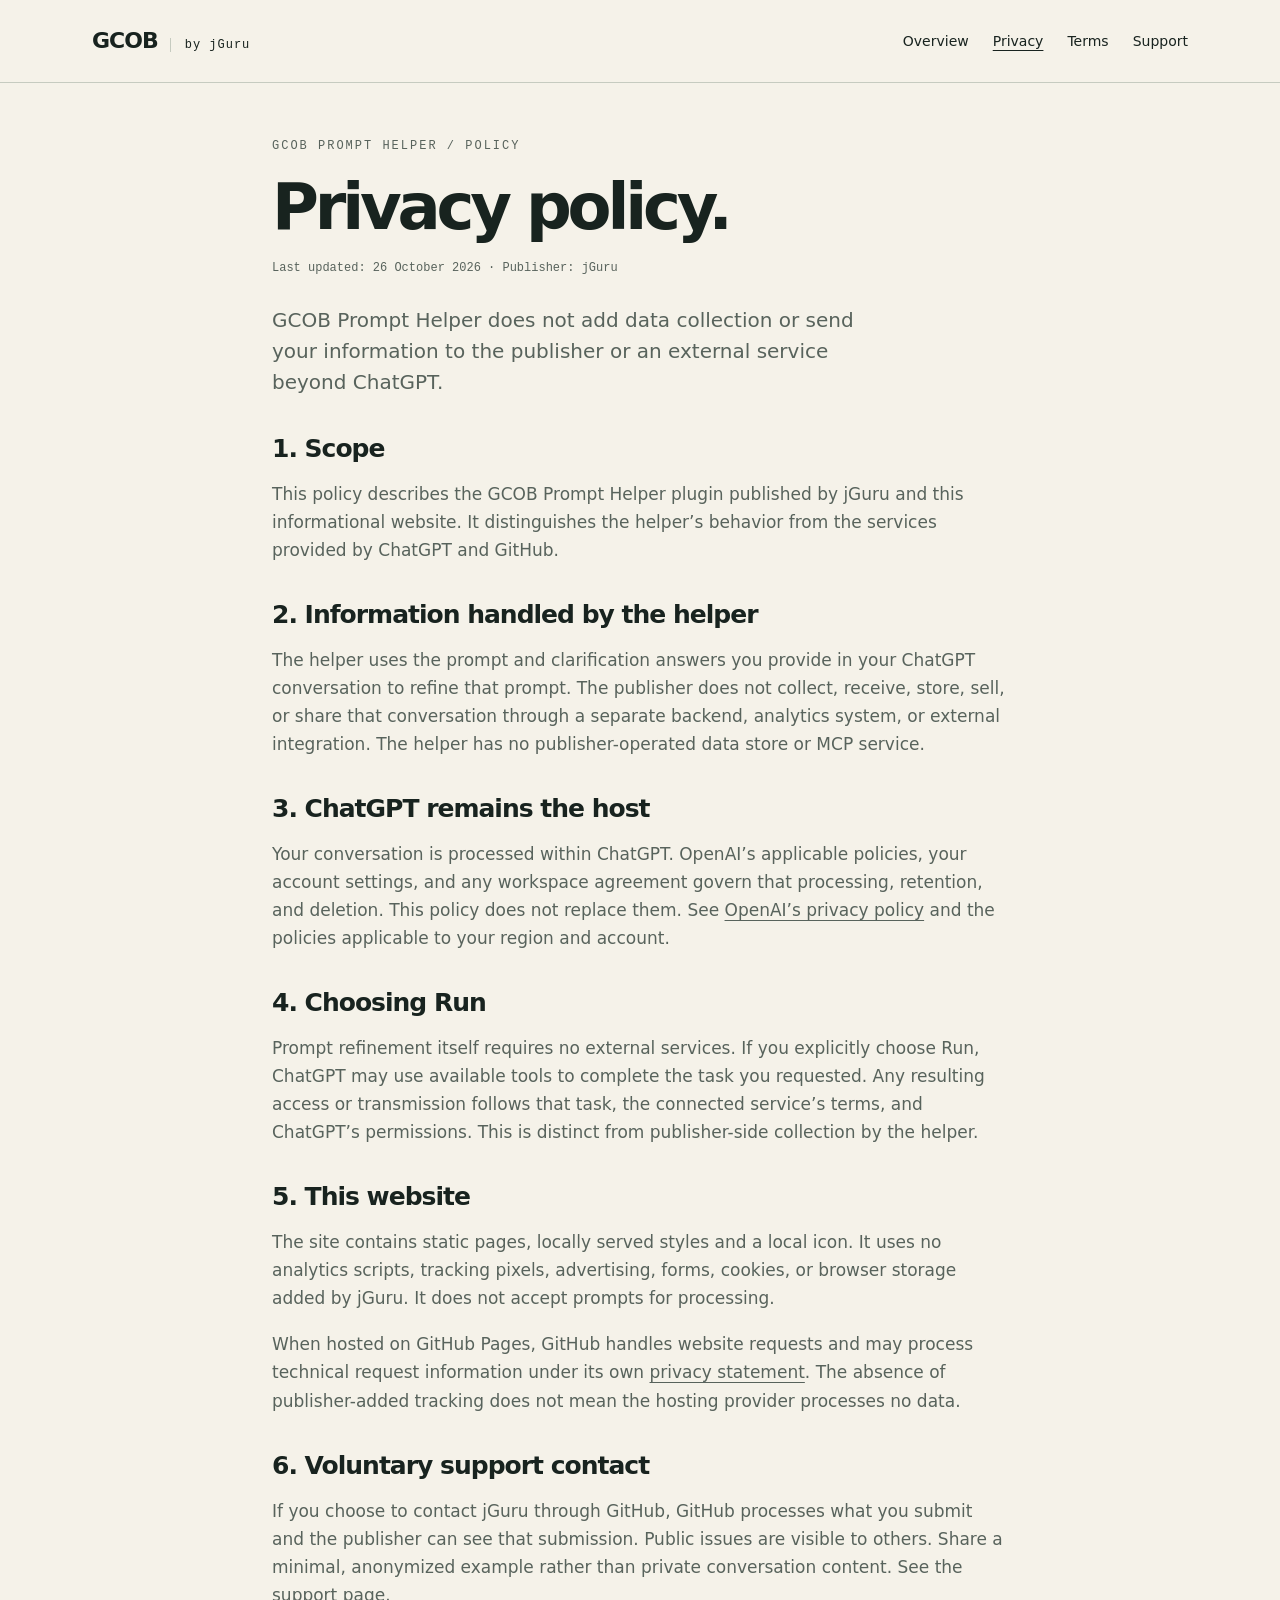
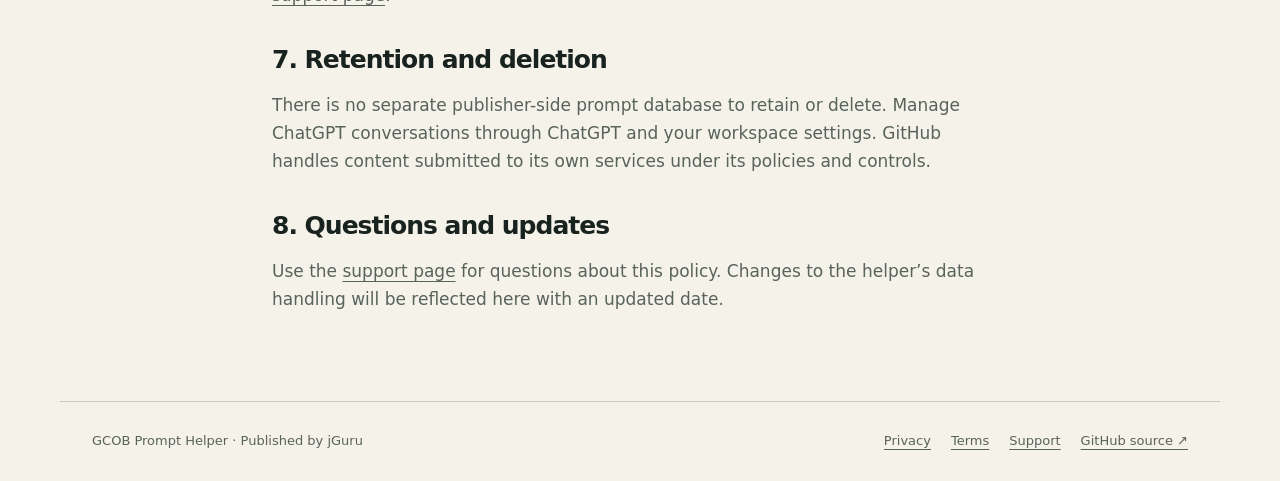
==== privacy/index.html @ 42b49eda "Add jGuru GCOB product, privacy, terms and support website" ====
<!doctype html><html lang="en"><head><meta charset="utf-8"><meta name="viewport" content="width=device-width, initial-scale=1"><meta name="description" content="GCOB Prompt Helper by jGuru. Clarify your Goal, Context, Output and Boundaries before you output or run a prompt."><meta name="color-scheme" content="light"><meta name="referrer" content="strict-origin-when-cross-origin"><title>Privacy policy | jGuru</title><link rel="icon" type="image/svg+xml" href="../assets/favicon.svg"><link rel="stylesheet" href="../assets/site.css"></head><body><a class="skip" href="#main">Skip to content</a><header><div class="wrap top"><a class="brand" href="../index.html">GCOB<span>by jGuru</span></a><nav aria-label="Main navigation"><a href="../index.html">Overview</a><a href="../privacy/" aria-current="page">Privacy</a><a href="../terms/">Terms</a><a href="../support/">Support</a></nav></div></header><main id="main" class="wrap legal"><p class="eyebrow">GCOB Prompt Helper / Policy</p><h1>Privacy policy.</h1><p class="date">Last updated: 26 October 2026 · Publisher: jGuru</p><p class="lead">GCOB Prompt Helper does not add data collection or send your information to the publisher or an external service beyond ChatGPT.</p><h2>1. Scope</h2><p>This policy describes the GCOB Prompt Helper plugin published by jGuru and this informational website. It distinguishes the helper’s behavior from the services provided by ChatGPT and GitHub.</p><h2>2. Information handled by the helper</h2><p>The helper uses the prompt and clarification answers you provide in your ChatGPT conversation to refine that prompt. The publisher does not collect, receive, store, sell, or share that conversation through a separate backend, analytics system, or external integration. The helper has no publisher-operated data store or MCP service.</p><h2>3. ChatGPT remains the host</h2><p>Your conversation is processed within ChatGPT. OpenAI’s applicable policies, your account settings, and any workspace agreement govern that processing, retention, and deletion. This policy does not replace them. See <a href="https://openai.com/policies/privacy-policy/">OpenAI’s privacy policy</a> and the policies applicable to your region and account.</p><h2>4. Choosing Run</h2><p>Prompt refinement itself requires no external services. If you explicitly choose Run, ChatGPT may use available tools to complete the task you requested. Any resulting access or transmission follows that task, the connected service’s terms, and ChatGPT’s permissions. This is distinct from publisher-side collection by the helper.</p><h2>5. This website</h2><p>The site contains static pages, locally served styles and a local icon. It uses no analytics scripts, tracking pixels, advertising, forms, cookies, or browser storage added by jGuru. It does not accept prompts for processing.</p><p>When hosted on GitHub Pages, GitHub handles website requests and may process technical request information under its own <a href="https://docs.github.com/en/site-policy/privacy-policies/github-general-privacy-statement">privacy statement</a>. The absence of publisher-added tracking does not mean the hosting provider processes no data.</p><h2>6. Voluntary support contact</h2><p>If you choose to contact jGuru through GitHub, GitHub processes what you submit and the publisher can see that submission. Public issues are visible to others. Share a minimal, anonymized example rather than private conversation content. See the <a href="../support/">support page</a>.</p><h2>7. Retention and deletion</h2><p>There is no separate publisher-side prompt database to retain or delete. Manage ChatGPT conversations through ChatGPT and your workspace settings. GitHub handles content submitted to its own services under its policies and controls.</p><h2>8. Questions and updates</h2><p>Use the <a href="../support/">support page</a> for questions about this policy. Changes to the helper’s data handling will be reflected here with an updated date.</p></main><footer class="wrap footer"><span>GCOB Prompt Helper · Published by jGuru</span><div class="footer-links"><a href="../privacy/">Privacy</a><a href="../terms/">Terms</a><a href="../support/">Support</a><a href="https://github.com/passanger68/gcob-prompt-helper">GitHub source ↗</a></div></footer></body></html>
---- assets/site.css ----
@charset "UTF-8";:root{--paper:#f5f2e9;--ink:#18231f;--muted:#58635c;--line:#c6cbc0;--accent:#d5ee49;--white:#fffef8}*{box-sizing:border-box}html{scroll-behavior:smooth}body{margin:0;background:var(--paper);color:var(--ink);font:17px/1.65 system-ui,-apple-system,BlinkMacSystemFont,"Segoe UI",sans-serif}a{color:inherit;text-underline-offset:4px}a:hover{text-decoration-thickness:2px}a:focus-visible{outline:3px solid #547300;outline-offset:5px}.wrap{max-width:1160px;margin:auto;padding:0 32px}.skip{position:absolute;top:-80px;left:16px;background:var(--ink);color:white;padding:10px}.skip:focus{top:10px;z-index:9}header{border-bottom:1px solid var(--line)}.top{display:flex;justify-content:space-between;align-items:center;gap:24px;padding-top:23px;padding-bottom:23px}.brand{font-weight:800;text-decoration:none;letter-spacing:-1px;font-size:22px}.brand span{font:12px ui-monospace,monospace;letter-spacing:1px;margin-left:12px;border-left:1px solid var(--line);padding-left:14px}nav{display:flex;gap:24px;flex-wrap:wrap}nav a{font-size:14px;text-decoration:none}nav a[aria-current=page]{text-decoration:underline}.eyebrow{font:12px ui-monospace,monospace;text-transform:uppercase;letter-spacing:2px;color:var(--muted)}.hero{padding-top:68px;padding-bottom:60px;display:grid;grid-template-columns:1.4fr 1fr;gap:60px;align-items:center}h1{font-size:clamp(46px,6.5vw,86px);line-height:1.02;letter-spacing:-.065em;font-weight:750;margin:22px 0 26px}h1 em{font-style:normal;background:var(--accent);padding:0 .08em}.lead{max-width:600px;font-size:20px;line-height:1.55;color:var(--muted)}.actions{display:flex;gap:12px;align-items:center;flex-wrap:wrap;margin-top:30px}.button{display:inline-flex;align-items:center;justify-content:center;background:var(--ink);color:var(--white);padding:13px 22px;text-decoration:none;font-size:15px;font-weight:650;border:1px solid var(--ink);border-radius:3px}.button.secondary{color:var(--ink);background:transparent}.button:hover{background:var(--accent);color:var(--ink)}.micro{font-size:12px;color:var(--muted);margin-top:16px}.spec{border:1px solid var(--ink);box-shadow:9px 9px 0 var(--accent);background:var(--white)}.spec-head{padding:15px 22px;background:var(--ink);color:var(--white);font:12px ui-monospace,monospace;display:flex;justify-content:space-between;gap:10px}.spec dl{margin:0}.spec dl>div{padding:16px 22px;border-bottom:1px solid var(--line);display:grid;grid-template-columns:28px 1fr;gap:14px}.spec dl>div:last-child{border:0}.spec dt{font:700 25px ui-monospace,monospace}.spec dd{margin:0;font-size:14px;color:var(--muted)}.spec strong{display:block;color:var(--ink);font-size:16px}.section{border-top:1px solid var(--line);padding:50px 0}.section-head{display:flex;align-items:baseline;justify-content:space-between;gap:24px;margin-bottom:30px}h2{font-size:32px;line-height:1.2;letter-spacing:-1px;margin:0 0 16px}h3{font-size:19px;line-height:1.3;margin:0 0 10px}.steps{display:grid;grid-template-columns:repeat(3,1fr);gap:32px;counter-reset:steps}.steps article{border-left:1px solid var(--line);padding-left:20px}.number{font:12px ui-monospace,monospace;color:var(--muted);display:block;margin-bottom:15px}p{margin:0 0 18px}.steps p{color:var(--muted);font-size:15px}.example{display:grid;grid-template-columns:1fr 1.5fr;gap:40px}.prompt{padding:24px;border:1px solid var(--line);background:var(--white);font-size:16px}.prompt strong{font:12px ui-monospace,monospace;text-transform:uppercase;display:block;margin-bottom:12px}.choice{display:flex;gap:18px;align-items:start;border-top:1px solid var(--line);padding:19px 0}.choice b{font:700 24px ui-monospace,monospace}.choice p{margin:0;color:var(--muted);font-size:15px}.privacy-banner{padding:25px 28px;background:var(--ink);color:var(--white);display:flex;justify-content:space-between;align-items:center;gap:30px}.privacy-banner p{margin:5px 0 0;font-size:14px;color:#c4cdc5}.privacy-banner a{white-space:nowrap;font-size:14px}.legal{max-width:800px;padding-top:56px;padding-bottom:70px}.legal h1{font-size:clamp(42px,6vw,64px);margin-bottom:20px}.legal h2{font-size:25px;margin-top:36px}.legal p,.legal li{color:var(--muted)}.legal strong{color:var(--ink)}.legal ul{padding-left:24px}.date{font:12px ui-monospace,monospace;color:var(--muted);margin-bottom:30px}.note{border-left:3px solid #7d9800;padding:14px 20px;background:#eaf0d6}.footer{border-top:1px solid var(--line);padding-top:28px;padding-bottom:30px;display:flex;justify-content:space-between;gap:24px;align-items:center;font-size:13px;color:var(--muted)}.footer-links{display:flex;gap:20px;flex-wrap:wrap}.mono{font-family:ui-monospace,monospace} @media(max-width:760px){.wrap{padding-left:22px;padding-right:22px}.top{align-items:start;gap:16px;flex-direction:column}.brand span{margin-left:8px;padding-left:10px}nav{gap:18px}.hero{grid-template-columns:1fr;gap:32px;padding-top:42px;padding-bottom:44px}h1{font-size:58px}.lead{font-size:18px}.spec{margin-right:9px}.steps,.example{grid-template-columns:1fr;gap:24px}.section{padding:36px 0}.section-head{display:block}.privacy-banner,.footer{align-items:start;flex-direction:column;gap:16px}.legal{padding-top:38px}.legal h1{font-size:48px}.actions{align-items:stretch}.button{flex-grow:1}}@media(prefers-reduced-motion:reduce){html{scroll-behavior:auto}}
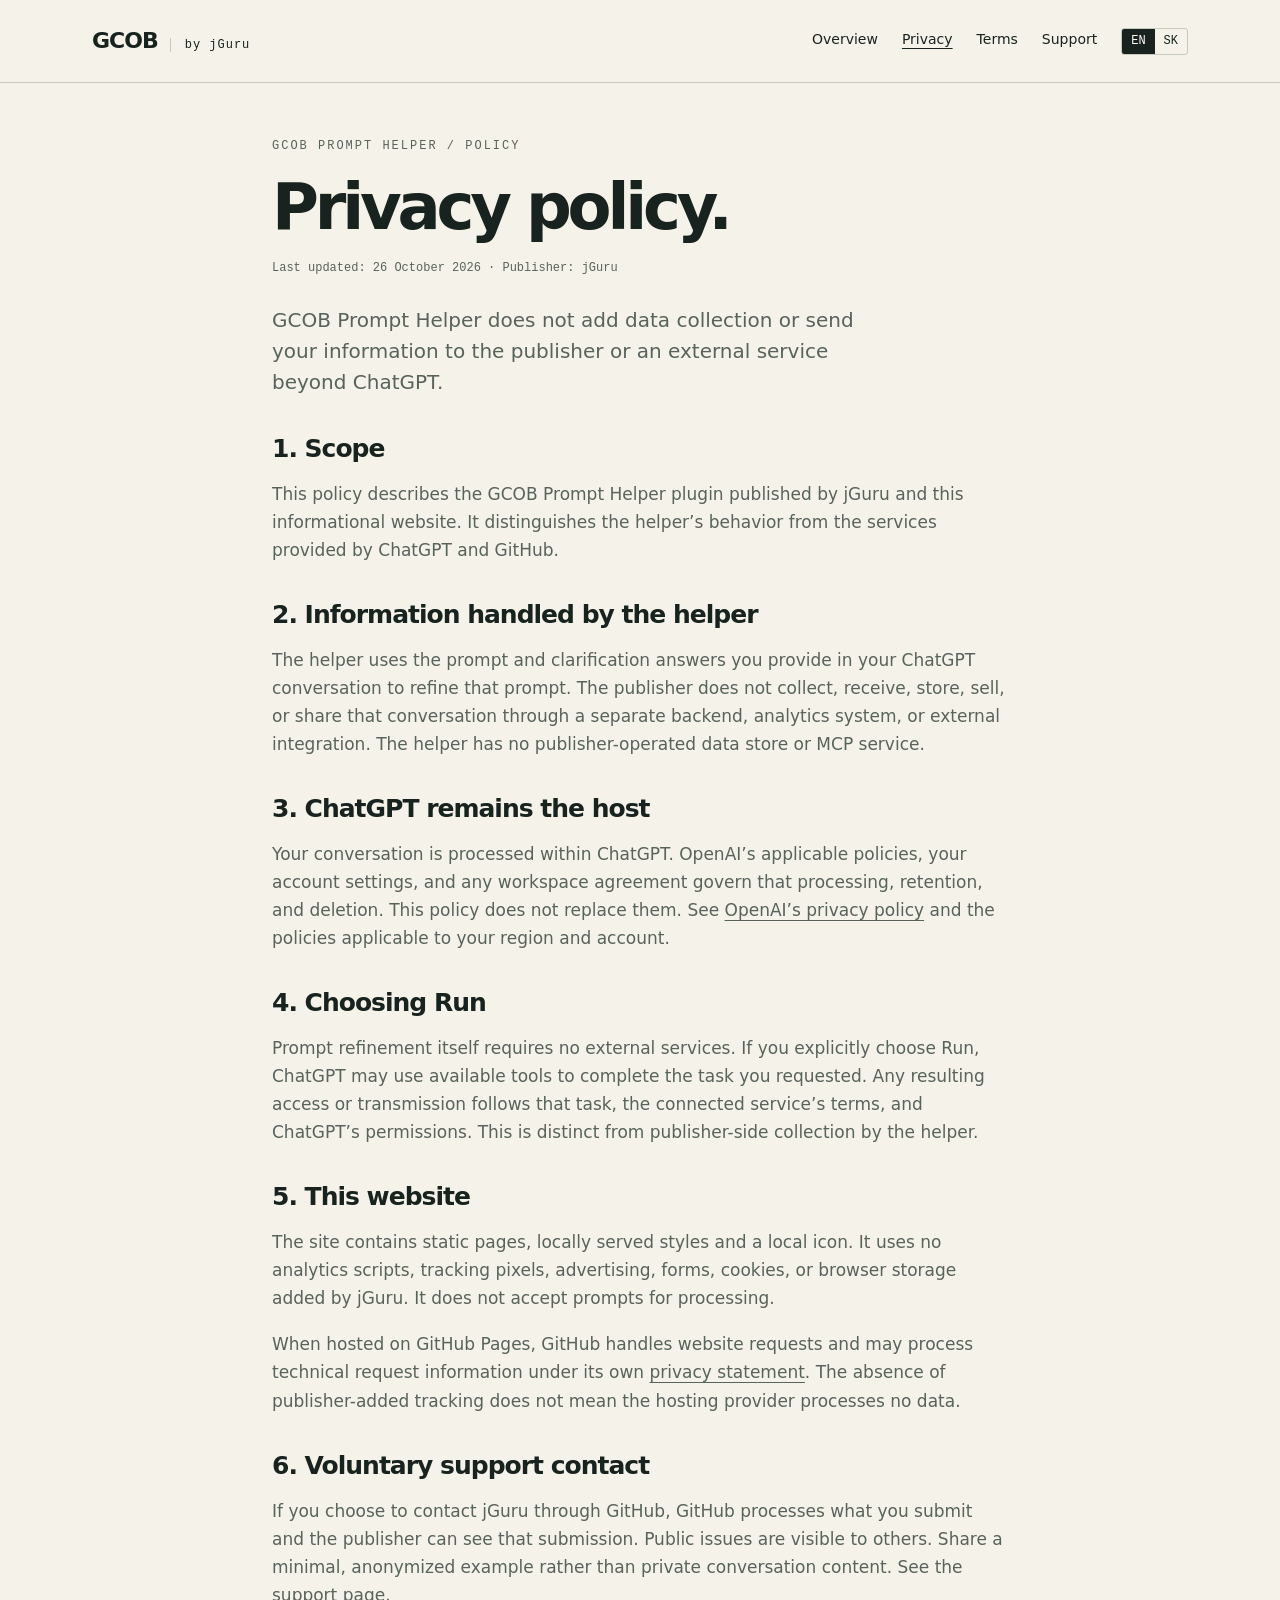
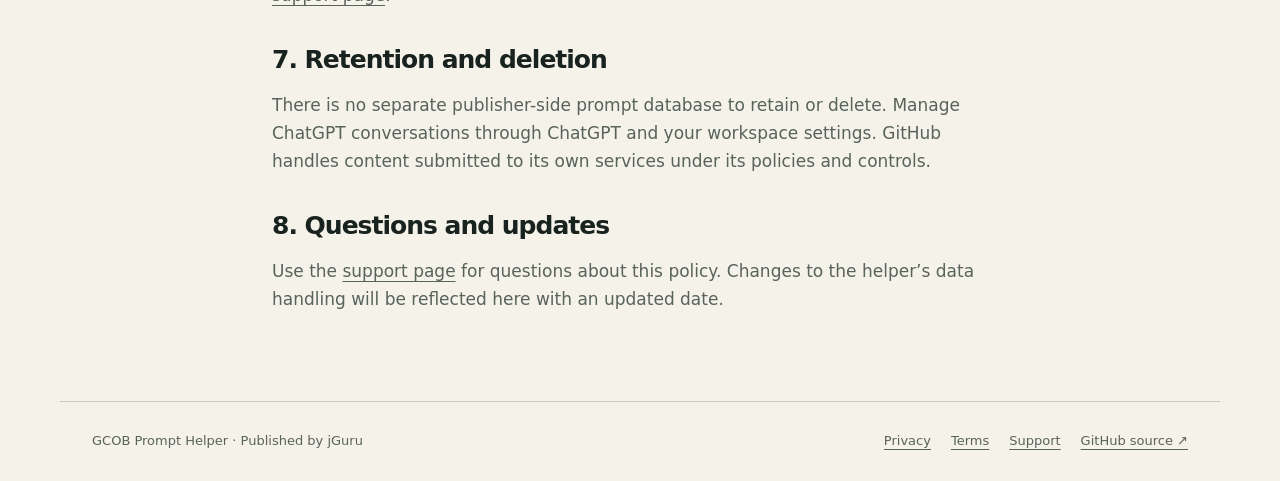
==== commit 7df104d4: "Add Slovak pages and page-preserving EN/SK navigation" ====
--- a/privacy/index.html
+++ b/privacy/index.html
@@ -1 +1 @@
-<!doctype html><html lang="en"><head><meta charset="utf-8"><meta name="viewport" content="width=device-width, initial-scale=1"><meta name="description" content="GCOB Prompt Helper by jGuru. Clarify your Goal, Context, Output and Boundaries before you output or run a prompt."><meta name="color-scheme" content="light"><meta name="referrer" content="strict-origin-when-cross-origin"><title>Privacy policy | jGuru</title><link rel="icon" type="image/svg+xml" href="../assets/favicon.svg"><link rel="stylesheet" href="../assets/site.css"></head><body><a class="skip" href="#main">Skip to content</a><header><div class="wrap top"><a class="brand" href="../index.html">GCOB<span>by jGuru</span></a><nav aria-label="Main navigation"><a href="../index.html">Overview</a><a href="../privacy/" aria-current="page">Privacy</a><a href="../terms/">Terms</a><a href="../support/">Support</a></nav></div></header><main id="main" class="wrap legal"><p class="eyebrow">GCOB Prompt Helper / Policy</p><h1>Privacy policy.</h1><p class="date">Last updated: 26 October 2026 · Publisher: jGuru</p><p class="lead">GCOB Prompt Helper does not add data collection or send your information to the publisher or an external service beyond ChatGPT.</p><h2>1. Scope</h2><p>This policy describes the GCOB Prompt Helper plugin published by jGuru and this informational website. It distinguishes the helper’s behavior from the services provided by ChatGPT and GitHub.</p><h2>2. Information handled by the helper</h2><p>The helper uses the prompt and clarification answers you provide in your ChatGPT conversation to refine that prompt. The publisher does not collect, receive, store, sell, or share that conversation through a separate backend, analytics system, or external integration. The helper has no publisher-operated data store or MCP service.</p><h2>3. ChatGPT remains the host</h2><p>Your conversation is processed within ChatGPT. OpenAI’s applicable policies, your account settings, and any workspace agreement govern that processing, retention, and deletion. This policy does not replace them. See <a href="https://openai.com/policies/privacy-policy/">OpenAI’s privacy policy</a> and the policies applicable to your region and account.</p><h2>4. Choosing Run</h2><p>Prompt refinement itself requires no external services. If you explicitly choose Run, ChatGPT may use available tools to complete the task you requested. Any resulting access or transmission follows that task, the connected service’s terms, and ChatGPT’s permissions. This is distinct from publisher-side collection by the helper.</p><h2>5. This website</h2><p>The site contains static pages, locally served styles and a local icon. It uses no analytics scripts, tracking pixels, advertising, forms, cookies, or browser storage added by jGuru. It does not accept prompts for processing.</p><p>When hosted on GitHub Pages, GitHub handles website requests and may process technical request information under its own <a href="https://docs.github.com/en/site-policy/privacy-policies/github-general-privacy-statement">privacy statement</a>. The absence of publisher-added tracking does not mean the hosting provider processes no data.</p><h2>6. Voluntary support contact</h2><p>If you choose to contact jGuru through GitHub, GitHub processes what you submit and the publisher can see that submission. Public issues are visible to others. Share a minimal, anonymized example rather than private conversation content. See the <a href="../support/">support page</a>.</p><h2>7. Retention and deletion</h2><p>There is no separate publisher-side prompt database to retain or delete. Manage ChatGPT conversations through ChatGPT and your workspace settings. GitHub handles content submitted to its own services under its policies and controls.</p><h2>8. Questions and updates</h2><p>Use the <a href="../support/">support page</a> for questions about this policy. Changes to the helper’s data handling will be reflected here with an updated date.</p></main><footer class="wrap footer"><span>GCOB Prompt Helper · Published by jGuru</span><div class="footer-links"><a href="../privacy/">Privacy</a><a href="../terms/">Terms</a><a href="../support/">Support</a><a href="https://github.com/passanger68/gcob-prompt-helper">GitHub source ↗</a></div></footer></body></html>+<!doctype html><html lang="en"><head><meta charset="utf-8"><meta name="viewport" content="width=device-width, initial-scale=1"><meta name="description" content="GCOB Prompt Helper by jGuru. Clarify your Goal, Context, Output and Boundaries before you output or run a prompt."><meta name="color-scheme" content="light"><meta name="referrer" content="strict-origin-when-cross-origin"><title>Privacy policy | jGuru</title><link rel="icon" type="image/svg+xml" href="../assets/favicon.svg"><link rel="stylesheet" href="../assets/site.css"><link rel="canonical" href="https://passanger68.github.io/gcob-prompt-helper/privacy/" /><link rel="alternate" hreflang="en" href="https://passanger68.github.io/gcob-prompt-helper/privacy/" /><link rel="alternate" hreflang="sk" href="https://passanger68.github.io/gcob-prompt-helper/sk/privacy/" /><link rel="alternate" hreflang="x-default" href="https://passanger68.github.io/gcob-prompt-helper/privacy/" /></head><body><a class="skip" href="#main">Skip to content</a><header><div class="wrap top"><a class="brand" href="../index.html">GCOB<span>by jGuru</span></a><nav aria-label="Main navigation"><a href="../index.html">Overview</a><a href="../privacy/" aria-current="page">Privacy</a><a href="../terms/">Terms</a><a href="../support/">Support</a><span class="language-switch" role="group" aria-label="EN / SK"><a href="index.html" lang="en" hreflang="en" aria-current="true">EN</a><a href="../sk/privacy/index.html" lang="sk" hreflang="sk">SK</a></span></nav></div></header><main id="main" class="wrap legal"><p class="eyebrow">GCOB Prompt Helper / Policy</p><h1>Privacy policy.</h1><p class="date">Last updated: 26 October 2026 · Publisher: jGuru</p><p class="lead">GCOB Prompt Helper does not add data collection or send your information to the publisher or an external service beyond ChatGPT.</p><h2>1. Scope</h2><p>This policy describes the GCOB Prompt Helper plugin published by jGuru and this informational website. It distinguishes the helper’s behavior from the services provided by ChatGPT and GitHub.</p><h2>2. Information handled by the helper</h2><p>The helper uses the prompt and clarification answers you provide in your ChatGPT conversation to refine that prompt. The publisher does not collect, receive, store, sell, or share that conversation through a separate backend, analytics system, or external integration. The helper has no publisher-operated data store or MCP service.</p><h2>3. ChatGPT remains the host</h2><p>Your conversation is processed within ChatGPT. OpenAI’s applicable policies, your account settings, and any workspace agreement govern that processing, retention, and deletion. This policy does not replace them. See <a href="https://openai.com/policies/privacy-policy/">OpenAI’s privacy policy</a> and the policies applicable to your region and account.</p><h2>4. Choosing Run</h2><p>Prompt refinement itself requires no external services. If you explicitly choose Run, ChatGPT may use available tools to complete the task you requested. Any resulting access or transmission follows that task, the connected service’s terms, and ChatGPT’s permissions. This is distinct from publisher-side collection by the helper.</p><h2>5. This website</h2><p>The site contains static pages, locally served styles and a local icon. It uses no analytics scripts, tracking pixels, advertising, forms, cookies, or browser storage added by jGuru. It does not accept prompts for processing.</p><p>When hosted on GitHub Pages, GitHub handles website requests and may process technical request information under its own <a href="https://docs.github.com/en/site-policy/privacy-policies/github-general-privacy-statement">privacy statement</a>. The absence of publisher-added tracking does not mean the hosting provider processes no data.</p><h2>6. Voluntary support contact</h2><p>If you choose to contact jGuru through GitHub, GitHub processes what you submit and the publisher can see that submission. Public issues are visible to others. Share a minimal, anonymized example rather than private conversation content. See the <a href="../support/">support page</a>.</p><h2>7. Retention and deletion</h2><p>There is no separate publisher-side prompt database to retain or delete. Manage ChatGPT conversations through ChatGPT and your workspace settings. GitHub handles content submitted to its own services under its policies and controls.</p><h2>8. Questions and updates</h2><p>Use the <a href="../support/">support page</a> for questions about this policy. Changes to the helper’s data handling will be reflected here with an updated date.</p></main><footer class="wrap footer"><span>GCOB Prompt Helper · Published by jGuru</span><div class="footer-links"><a href="../privacy/">Privacy</a><a href="../terms/">Terms</a><a href="../support/">Support</a><a href="https://github.com/passanger68/gcob-prompt-helper">GitHub source ↗</a></div></footer></body></html>
--- a/assets/site.css
+++ b/assets/site.css
@@ -1 +1,2 @@
-@charset "UTF-8";:root{--paper:#f5f2e9;--ink:#18231f;--muted:#58635c;--line:#c6cbc0;--accent:#d5ee49;--white:#fffef8}*{box-sizing:border-box}html{scroll-behavior:smooth}body{margin:0;background:var(--paper);color:var(--ink);font:17px/1.65 system-ui,-apple-system,BlinkMacSystemFont,"Segoe UI",sans-serif}a{color:inherit;text-underline-offset:4px}a:hover{text-decoration-thickness:2px}a:focus-visible{outline:3px solid #547300;outline-offset:5px}.wrap{max-width:1160px;margin:auto;padding:0 32px}.skip{position:absolute;top:-80px;left:16px;background:var(--ink);color:white;padding:10px}.skip:focus{top:10px;z-index:9}header{border-bottom:1px solid var(--line)}.top{display:flex;justify-content:space-between;align-items:center;gap:24px;padding-top:23px;padding-bottom:23px}.brand{font-weight:800;text-decoration:none;letter-spacing:-1px;font-size:22px}.brand span{font:12px ui-monospace,monospace;letter-spacing:1px;margin-left:12px;border-left:1px solid var(--line);padding-left:14px}nav{display:flex;gap:24px;flex-wrap:wrap}nav a{font-size:14px;text-decoration:none}nav a[aria-current=page]{text-decoration:underline}.eyebrow{font:12px ui-monospace,monospace;text-transform:uppercase;letter-spacing:2px;color:var(--muted)}.hero{padding-top:68px;padding-bottom:60px;display:grid;grid-template-columns:1.4fr 1fr;gap:60px;align-items:center}h1{font-size:clamp(46px,6.5vw,86px);line-height:1.02;letter-spacing:-.065em;font-weight:750;margin:22px 0 26px}h1 em{font-style:normal;background:var(--accent);padding:0 .08em}.lead{max-width:600px;font-size:20px;line-height:1.55;color:var(--muted)}.actions{display:flex;gap:12px;align-items:center;flex-wrap:wrap;margin-top:30px}.button{display:inline-flex;align-items:center;justify-content:center;background:var(--ink);color:var(--white);padding:13px 22px;text-decoration:none;font-size:15px;font-weight:650;border:1px solid var(--ink);border-radius:3px}.button.secondary{color:var(--ink);background:transparent}.button:hover{background:var(--accent);color:var(--ink)}.micro{font-size:12px;color:var(--muted);margin-top:16px}.spec{border:1px solid var(--ink);box-shadow:9px 9px 0 var(--accent);background:var(--white)}.spec-head{padding:15px 22px;background:var(--ink);color:var(--white);font:12px ui-monospace,monospace;display:flex;justify-content:space-between;gap:10px}.spec dl{margin:0}.spec dl>div{padding:16px 22px;border-bottom:1px solid var(--line);display:grid;grid-template-columns:28px 1fr;gap:14px}.spec dl>div:last-child{border:0}.spec dt{font:700 25px ui-monospace,monospace}.spec dd{margin:0;font-size:14px;color:var(--muted)}.spec strong{display:block;color:var(--ink);font-size:16px}.section{border-top:1px solid var(--line);padding:50px 0}.section-head{display:flex;align-items:baseline;justify-content:space-between;gap:24px;margin-bottom:30px}h2{font-size:32px;line-height:1.2;letter-spacing:-1px;margin:0 0 16px}h3{font-size:19px;line-height:1.3;margin:0 0 10px}.steps{display:grid;grid-template-columns:repeat(3,1fr);gap:32px;counter-reset:steps}.steps article{border-left:1px solid var(--line);padding-left:20px}.number{font:12px ui-monospace,monospace;color:var(--muted);display:block;margin-bottom:15px}p{margin:0 0 18px}.steps p{color:var(--muted);font-size:15px}.example{display:grid;grid-template-columns:1fr 1.5fr;gap:40px}.prompt{padding:24px;border:1px solid var(--line);background:var(--white);font-size:16px}.prompt strong{font:12px ui-monospace,monospace;text-transform:uppercase;display:block;margin-bottom:12px}.choice{display:flex;gap:18px;align-items:start;border-top:1px solid var(--line);padding:19px 0}.choice b{font:700 24px ui-monospace,monospace}.choice p{margin:0;color:var(--muted);font-size:15px}.privacy-banner{padding:25px 28px;background:var(--ink);color:var(--white);display:flex;justify-content:space-between;align-items:center;gap:30px}.privacy-banner p{margin:5px 0 0;font-size:14px;color:#c4cdc5}.privacy-banner a{white-space:nowrap;font-size:14px}.legal{max-width:800px;padding-top:56px;padding-bottom:70px}.legal h1{font-size:clamp(42px,6vw,64px);margin-bottom:20px}.legal h2{font-size:25px;margin-top:36px}.legal p,.legal li{color:var(--muted)}.legal strong{color:var(--ink)}.legal ul{padding-left:24px}.date{font:12px ui-monospace,monospace;color:var(--muted);margin-bottom:30px}.note{border-left:3px solid #7d9800;padding:14px 20px;background:#eaf0d6}.footer{border-top:1px solid var(--line);padding-top:28px;padding-bottom:30px;display:flex;justify-content:space-between;gap:24px;align-items:center;font-size:13px;color:var(--muted)}.footer-links{display:flex;gap:20px;flex-wrap:wrap}.mono{font-family:ui-monospace,monospace} @media(max-width:760px){.wrap{padding-left:22px;padding-right:22px}.top{align-items:start;gap:16px;flex-direction:column}.brand span{margin-left:8px;padding-left:10px}nav{gap:18px}.hero{grid-template-columns:1fr;gap:32px;padding-top:42px;padding-bottom:44px}h1{font-size:58px}.lead{font-size:18px}.spec{margin-right:9px}.steps,.example{grid-template-columns:1fr;gap:24px}.section{padding:36px 0}.section-head{display:block}.privacy-banner,.footer{align-items:start;flex-direction:column;gap:16px}.legal{padding-top:38px}.legal h1{font-size:48px}.actions{align-items:stretch}.button{flex-grow:1}}@media(prefers-reduced-motion:reduce){html{scroll-behavior:auto}}+@charset "UTF-8";:root{--paper:#f5f2e9;--ink:#18231f;--muted:#58635c;--line:#c6cbc0;--accent:#d5ee49;--white:#fffef8}*{box-sizing:border-box}html{scroll-behavior:smooth}body{margin:0;background:var(--paper);color:var(--ink);font:17px/1.65 system-ui,-apple-system,BlinkMacSystemFont,"Segoe UI",sans-serif}a{color:inherit;text-underline-offset:4px}a:hover{text-decoration-thickness:2px}a:focus-visible{outline:3px solid #547300;outline-offset:5px}.wrap{max-width:1160px;margin:auto;padding:0 32px}.skip{position:absolute;top:-80px;left:16px;background:var(--ink);color:white;padding:10px}.skip:focus{top:10px;z-index:9}header{border-bottom:1px solid var(--line)}.top{display:flex;justify-content:space-between;align-items:center;gap:24px;padding-top:23px;padding-bottom:23px}.brand{font-weight:800;text-decoration:none;letter-spacing:-1px;font-size:22px}.brand span{font:12px ui-monospace,monospace;letter-spacing:1px;margin-left:12px;border-left:1px solid var(--line);padding-left:14px}nav{display:flex;gap:24px;flex-wrap:wrap}nav a{font-size:14px;text-decoration:none}nav a[aria-current=page]{text-decoration:underline}.eyebrow{font:12px ui-monospace,monospace;text-transform:uppercase;letter-spacing:2px;color:var(--muted)}.hero{padding-top:68px;padding-bottom:60px;display:grid;grid-template-columns:1.4fr 1fr;gap:60px;align-items:center}h1{font-size:clamp(46px,6.5vw,86px);line-height:1.02;letter-spacing:-.065em;font-weight:750;margin:22px 0 26px}h1 em{font-style:normal;background:var(--accent);padding:0 .08em}.lead{max-width:600px;font-size:20px;line-height:1.55;color:var(--muted)}.actions{display:flex;gap:12px;align-items:center;flex-wrap:wrap;margin-top:30px}.button{display:inline-flex;align-items:center;justify-content:center;background:var(--ink);color:var(--white);padding:13px 22px;text-decoration:none;font-size:15px;font-weight:650;border:1px solid var(--ink);border-radius:3px}.button.secondary{color:var(--ink);background:transparent}.button:hover{background:var(--accent);color:var(--ink)}.micro{font-size:12px;color:var(--muted);margin-top:16px}.spec{border:1px solid var(--ink);box-shadow:9px 9px 0 var(--accent);background:var(--white)}.spec-head{padding:15px 22px;background:var(--ink);color:var(--white);font:12px ui-monospace,monospace;display:flex;justify-content:space-between;gap:10px}.spec dl{margin:0}.spec dl>div{padding:16px 22px;border-bottom:1px solid var(--line);display:grid;grid-template-columns:28px 1fr;gap:14px}.spec dl>div:last-child{border:0}.spec dt{font:700 25px ui-monospace,monospace}.spec dd{margin:0;font-size:14px;color:var(--muted)}.spec strong{display:block;color:var(--ink);font-size:16px}.section{border-top:1px solid var(--line);padding:50px 0}.section-head{display:flex;align-items:baseline;justify-content:space-between;gap:24px;margin-bottom:30px}h2{font-size:32px;line-height:1.2;letter-spacing:-1px;margin:0 0 16px}h3{font-size:19px;line-height:1.3;margin:0 0 10px}.steps{display:grid;grid-template-columns:repeat(3,1fr);gap:32px;counter-reset:steps}.steps article{border-left:1px solid var(--line);padding-left:20px}.number{font:12px ui-monospace,monospace;color:var(--muted);display:block;margin-bottom:15px}p{margin:0 0 18px}.steps p{color:var(--muted);font-size:15px}.example{display:grid;grid-template-columns:1fr 1.5fr;gap:40px}.prompt{padding:24px;border:1px solid var(--line);background:var(--white);font-size:16px}.prompt strong{font:12px ui-monospace,monospace;text-transform:uppercase;display:block;margin-bottom:12px}.choice{display:flex;gap:18px;align-items:start;border-top:1px solid var(--line);padding:19px 0}.choice b{font:700 24px ui-monospace,monospace}.choice p{margin:0;color:var(--muted);font-size:15px}.privacy-banner{padding:25px 28px;background:var(--ink);color:var(--white);display:flex;justify-content:space-between;align-items:center;gap:30px}.privacy-banner p{margin:5px 0 0;font-size:14px;color:#c4cdc5}.privacy-banner a{white-space:nowrap;font-size:14px}.legal{max-width:800px;padding-top:56px;padding-bottom:70px}.legal h1{font-size:clamp(42px,6vw,64px);margin-bottom:20px}.legal h2{font-size:25px;margin-top:36px}.legal p,.legal li{color:var(--muted)}.legal strong{color:var(--ink)}.legal ul{padding-left:24px}.date{font:12px ui-monospace,monospace;color:var(--muted);margin-bottom:30px}.note{border-left:3px solid #7d9800;padding:14px 20px;background:#eaf0d6}.footer{border-top:1px solid var(--line);padding-top:28px;padding-bottom:30px;display:flex;justify-content:space-between;gap:24px;align-items:center;font-size:13px;color:var(--muted)}.footer-links{display:flex;gap:20px;flex-wrap:wrap}.mono{font-family:ui-monospace,monospace} @media(max-width:760px){.wrap{padding-left:22px;padding-right:22px}.top{align-items:start;gap:16px;flex-direction:column}.brand span{margin-left:8px;padding-left:10px}nav{gap:18px}.hero{grid-template-columns:1fr;gap:32px;padding-top:42px;padding-bottom:44px}h1{font-size:58px}.lead{font-size:18px}.spec{margin-right:9px}.steps,.example{grid-template-columns:1fr;gap:24px}.section{padding:36px 0}.section-head{display:block}.privacy-banner,.footer{align-items:start;flex-direction:column;gap:16px}.legal{padding-top:38px}.legal h1{font-size:48px}.actions{align-items:stretch}.button{flex-grow:1}}@media(prefers-reduced-motion:reduce){html{scroll-behavior:auto}}
+.language-switch{display:inline-flex;gap:0;border:1px solid var(--line);border-radius:3px;overflow:hidden;align-self:center}.language-switch a{padding:3px 9px;font:12px/1.6 ui-monospace,monospace;text-decoration:none}.language-switch a[aria-current=true]{background:var(--ink);color:var(--white)}html[lang=sk] .hero h1{font-size:clamp(44px,5.8vw,76px)}html[lang=sk] .top{gap:16px}html[lang=sk] nav{gap:16px}@media(max-width:760px){html[lang=sk] .hero h1{font-size:clamp(42px,11vw,58px)}nav{align-items:center}.language-switch{margin-left:auto}}
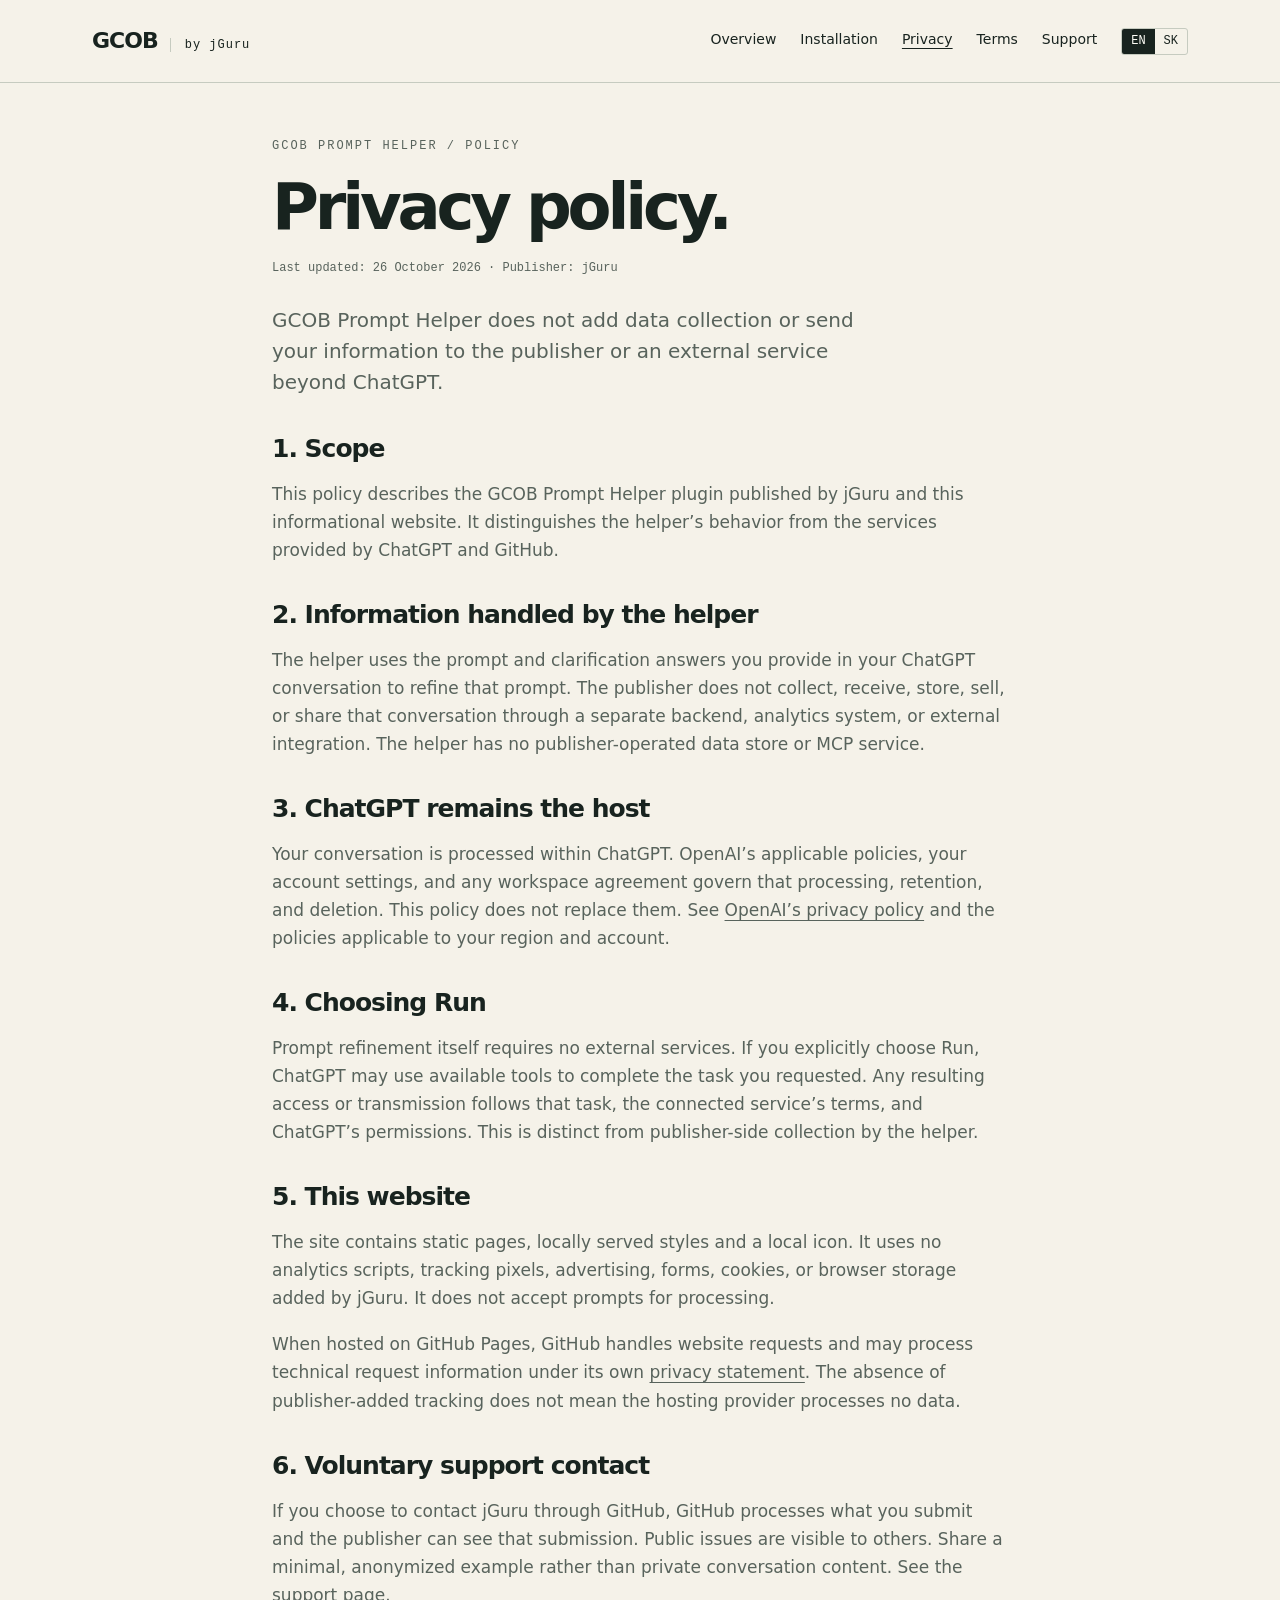
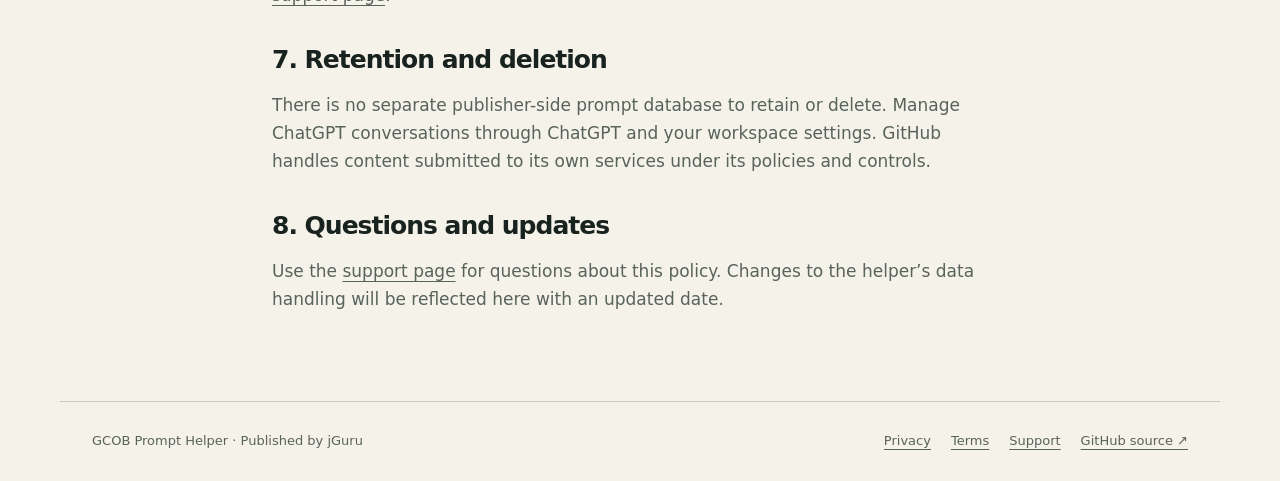
==== commit 248b992c: "Add bilingual plugin.zip installation guide for the forthcoming verified release" ====
--- a/privacy/index.html
+++ b/privacy/index.html
@@ -1 +1 @@
-<!doctype html><html lang="en"><head><meta charset="utf-8"><meta name="viewport" content="width=device-width, initial-scale=1"><meta name="description" content="GCOB Prompt Helper by jGuru. Clarify your Goal, Context, Output and Boundaries before you output or run a prompt."><meta name="color-scheme" content="light"><meta name="referrer" content="strict-origin-when-cross-origin"><title>Privacy policy | jGuru</title><link rel="icon" type="image/svg+xml" href="../assets/favicon.svg"><link rel="stylesheet" href="../assets/site.css"><link rel="canonical" href="https://passanger68.github.io/gcob-prompt-helper/privacy/" /><link rel="alternate" hreflang="en" href="https://passanger68.github.io/gcob-prompt-helper/privacy/" /><link rel="alternate" hreflang="sk" href="https://passanger68.github.io/gcob-prompt-helper/sk/privacy/" /><link rel="alternate" hreflang="x-default" href="https://passanger68.github.io/gcob-prompt-helper/privacy/" /></head><body><a class="skip" href="#main">Skip to content</a><header><div class="wrap top"><a class="brand" href="../index.html">GCOB<span>by jGuru</span></a><nav aria-label="Main navigation"><a href="../index.html">Overview</a><a href="../privacy/" aria-current="page">Privacy</a><a href="../terms/">Terms</a><a href="../support/">Support</a><span class="language-switch" role="group" aria-label="EN / SK"><a href="index.html" lang="en" hreflang="en" aria-current="true">EN</a><a href="../sk/privacy/index.html" lang="sk" hreflang="sk">SK</a></span></nav></div></header><main id="main" class="wrap legal"><p class="eyebrow">GCOB Prompt Helper / Policy</p><h1>Privacy policy.</h1><p class="date">Last updated: 26 October 2026 · Publisher: jGuru</p><p class="lead">GCOB Prompt Helper does not add data collection or send your information to the publisher or an external service beyond ChatGPT.</p><h2>1. Scope</h2><p>This policy describes the GCOB Prompt Helper plugin published by jGuru and this informational website. It distinguishes the helper’s behavior from the services provided by ChatGPT and GitHub.</p><h2>2. Information handled by the helper</h2><p>The helper uses the prompt and clarification answers you provide in your ChatGPT conversation to refine that prompt. The publisher does not collect, receive, store, sell, or share that conversation through a separate backend, analytics system, or external integration. The helper has no publisher-operated data store or MCP service.</p><h2>3. ChatGPT remains the host</h2><p>Your conversation is processed within ChatGPT. OpenAI’s applicable policies, your account settings, and any workspace agreement govern that processing, retention, and deletion. This policy does not replace them. See <a href="https://openai.com/policies/privacy-policy/">OpenAI’s privacy policy</a> and the policies applicable to your region and account.</p><h2>4. Choosing Run</h2><p>Prompt refinement itself requires no external services. If you explicitly choose Run, ChatGPT may use available tools to complete the task you requested. Any resulting access or transmission follows that task, the connected service’s terms, and ChatGPT’s permissions. This is distinct from publisher-side collection by the helper.</p><h2>5. This website</h2><p>The site contains static pages, locally served styles and a local icon. It uses no analytics scripts, tracking pixels, advertising, forms, cookies, or browser storage added by jGuru. It does not accept prompts for processing.</p><p>When hosted on GitHub Pages, GitHub handles website requests and may process technical request information under its own <a href="https://docs.github.com/en/site-policy/privacy-policies/github-general-privacy-statement">privacy statement</a>. The absence of publisher-added tracking does not mean the hosting provider processes no data.</p><h2>6. Voluntary support contact</h2><p>If you choose to contact jGuru through GitHub, GitHub processes what you submit and the publisher can see that submission. Public issues are visible to others. Share a minimal, anonymized example rather than private conversation content. See the <a href="../support/">support page</a>.</p><h2>7. Retention and deletion</h2><p>There is no separate publisher-side prompt database to retain or delete. Manage ChatGPT conversations through ChatGPT and your workspace settings. GitHub handles content submitted to its own services under its policies and controls.</p><h2>8. Questions and updates</h2><p>Use the <a href="../support/">support page</a> for questions about this policy. Changes to the helper’s data handling will be reflected here with an updated date.</p></main><footer class="wrap footer"><span>GCOB Prompt Helper · Published by jGuru</span><div class="footer-links"><a href="../privacy/">Privacy</a><a href="../terms/">Terms</a><a href="../support/">Support</a><a href="https://github.com/passanger68/gcob-prompt-helper">GitHub source ↗</a></div></footer></body></html>+<!doctype html><html lang="en"><head><meta charset="utf-8"><meta name="viewport" content="width=device-width, initial-scale=1"><meta name="description" content="GCOB Prompt Helper by jGuru. Clarify your Goal, Context, Output and Boundaries before you output or run a prompt."><meta name="color-scheme" content="light"><meta name="referrer" content="strict-origin-when-cross-origin"><title>Privacy policy | jGuru</title><link rel="icon" type="image/svg+xml" href="../assets/favicon.svg"><link rel="stylesheet" href="../assets/site.css"><link rel="canonical" href="https://passanger68.github.io/gcob-prompt-helper/privacy/" /><link rel="alternate" hreflang="en" href="https://passanger68.github.io/gcob-prompt-helper/privacy/" /><link rel="alternate" hreflang="sk" href="https://passanger68.github.io/gcob-prompt-helper/sk/privacy/" /><link rel="alternate" hreflang="x-default" href="https://passanger68.github.io/gcob-prompt-helper/privacy/" /></head><body><a class="skip" href="#main">Skip to content</a><header><div class="wrap top"><a class="brand" href="../index.html">GCOB<span>by jGuru</span></a><nav aria-label="Main navigation"><a href="../index.html">Overview</a><a href="../index.html#install">Installation</a><a href="../privacy/" aria-current="page">Privacy</a><a href="../terms/">Terms</a><a href="../support/">Support</a><span class="language-switch" role="group" aria-label="EN / SK"><a href="index.html" lang="en" hreflang="en" aria-current="true">EN</a><a href="../sk/privacy/index.html" lang="sk" hreflang="sk">SK</a></span></nav></div></header><main id="main" class="wrap legal"><p class="eyebrow">GCOB Prompt Helper / Policy</p><h1>Privacy policy.</h1><p class="date">Last updated: 26 October 2026 · Publisher: jGuru</p><p class="lead">GCOB Prompt Helper does not add data collection or send your information to the publisher or an external service beyond ChatGPT.</p><h2>1. Scope</h2><p>This policy describes the GCOB Prompt Helper plugin published by jGuru and this informational website. It distinguishes the helper’s behavior from the services provided by ChatGPT and GitHub.</p><h2>2. Information handled by the helper</h2><p>The helper uses the prompt and clarification answers you provide in your ChatGPT conversation to refine that prompt. The publisher does not collect, receive, store, sell, or share that conversation through a separate backend, analytics system, or external integration. The helper has no publisher-operated data store or MCP service.</p><h2>3. ChatGPT remains the host</h2><p>Your conversation is processed within ChatGPT. OpenAI’s applicable policies, your account settings, and any workspace agreement govern that processing, retention, and deletion. This policy does not replace them. See <a href="https://openai.com/policies/privacy-policy/">OpenAI’s privacy policy</a> and the policies applicable to your region and account.</p><h2>4. Choosing Run</h2><p>Prompt refinement itself requires no external services. If you explicitly choose Run, ChatGPT may use available tools to complete the task you requested. Any resulting access or transmission follows that task, the connected service’s terms, and ChatGPT’s permissions. This is distinct from publisher-side collection by the helper.</p><h2>5. This website</h2><p>The site contains static pages, locally served styles and a local icon. It uses no analytics scripts, tracking pixels, advertising, forms, cookies, or browser storage added by jGuru. It does not accept prompts for processing.</p><p>When hosted on GitHub Pages, GitHub handles website requests and may process technical request information under its own <a href="https://docs.github.com/en/site-policy/privacy-policies/github-general-privacy-statement">privacy statement</a>. The absence of publisher-added tracking does not mean the hosting provider processes no data.</p><h2>6. Voluntary support contact</h2><p>If you choose to contact jGuru through GitHub, GitHub processes what you submit and the publisher can see that submission. Public issues are visible to others. Share a minimal, anonymized example rather than private conversation content. See the <a href="../support/">support page</a>.</p><h2>7. Retention and deletion</h2><p>There is no separate publisher-side prompt database to retain or delete. Manage ChatGPT conversations through ChatGPT and your workspace settings. GitHub handles content submitted to its own services under its policies and controls.</p><h2>8. Questions and updates</h2><p>Use the <a href="../support/">support page</a> for questions about this policy. Changes to the helper’s data handling will be reflected here with an updated date.</p></main><footer class="wrap footer"><span>GCOB Prompt Helper · Published by jGuru</span><div class="footer-links"><a href="../privacy/">Privacy</a><a href="../terms/">Terms</a><a href="../support/">Support</a><a href="https://github.com/passanger68/gcob-prompt-helper">GitHub source ↗</a></div></footer></body></html>
--- a/assets/site.css
+++ b/assets/site.css
@@ -1,2 +1,4 @@
 @charset "UTF-8";:root{--paper:#f5f2e9;--ink:#18231f;--muted:#58635c;--line:#c6cbc0;--accent:#d5ee49;--white:#fffef8}*{box-sizing:border-box}html{scroll-behavior:smooth}body{margin:0;background:var(--paper);color:var(--ink);font:17px/1.65 system-ui,-apple-system,BlinkMacSystemFont,"Segoe UI",sans-serif}a{color:inherit;text-underline-offset:4px}a:hover{text-decoration-thickness:2px}a:focus-visible{outline:3px solid #547300;outline-offset:5px}.wrap{max-width:1160px;margin:auto;padding:0 32px}.skip{position:absolute;top:-80px;left:16px;background:var(--ink);color:white;padding:10px}.skip:focus{top:10px;z-index:9}header{border-bottom:1px solid var(--line)}.top{display:flex;justify-content:space-between;align-items:center;gap:24px;padding-top:23px;padding-bottom:23px}.brand{font-weight:800;text-decoration:none;letter-spacing:-1px;font-size:22px}.brand span{font:12px ui-monospace,monospace;letter-spacing:1px;margin-left:12px;border-left:1px solid var(--line);padding-left:14px}nav{display:flex;gap:24px;flex-wrap:wrap}nav a{font-size:14px;text-decoration:none}nav a[aria-current=page]{text-decoration:underline}.eyebrow{font:12px ui-monospace,monospace;text-transform:uppercase;letter-spacing:2px;color:var(--muted)}.hero{padding-top:68px;padding-bottom:60px;display:grid;grid-template-columns:1.4fr 1fr;gap:60px;align-items:center}h1{font-size:clamp(46px,6.5vw,86px);line-height:1.02;letter-spacing:-.065em;font-weight:750;margin:22px 0 26px}h1 em{font-style:normal;background:var(--accent);padding:0 .08em}.lead{max-width:600px;font-size:20px;line-height:1.55;color:var(--muted)}.actions{display:flex;gap:12px;align-items:center;flex-wrap:wrap;margin-top:30px}.button{display:inline-flex;align-items:center;justify-content:center;background:var(--ink);color:var(--white);padding:13px 22px;text-decoration:none;font-size:15px;font-weight:650;border:1px solid var(--ink);border-radius:3px}.button.secondary{color:var(--ink);background:transparent}.button:hover{background:var(--accent);color:var(--ink)}.micro{font-size:12px;color:var(--muted);margin-top:16px}.spec{border:1px solid var(--ink);box-shadow:9px 9px 0 var(--accent);background:var(--white)}.spec-head{padding:15px 22px;background:var(--ink);color:var(--white);font:12px ui-monospace,monospace;display:flex;justify-content:space-between;gap:10px}.spec dl{margin:0}.spec dl>div{padding:16px 22px;border-bottom:1px solid var(--line);display:grid;grid-template-columns:28px 1fr;gap:14px}.spec dl>div:last-child{border:0}.spec dt{font:700 25px ui-monospace,monospace}.spec dd{margin:0;font-size:14px;color:var(--muted)}.spec strong{display:block;color:var(--ink);font-size:16px}.section{border-top:1px solid var(--line);padding:50px 0}.section-head{display:flex;align-items:baseline;justify-content:space-between;gap:24px;margin-bottom:30px}h2{font-size:32px;line-height:1.2;letter-spacing:-1px;margin:0 0 16px}h3{font-size:19px;line-height:1.3;margin:0 0 10px}.steps{display:grid;grid-template-columns:repeat(3,1fr);gap:32px;counter-reset:steps}.steps article{border-left:1px solid var(--line);padding-left:20px}.number{font:12px ui-monospace,monospace;color:var(--muted);display:block;margin-bottom:15px}p{margin:0 0 18px}.steps p{color:var(--muted);font-size:15px}.example{display:grid;grid-template-columns:1fr 1.5fr;gap:40px}.prompt{padding:24px;border:1px solid var(--line);background:var(--white);font-size:16px}.prompt strong{font:12px ui-monospace,monospace;text-transform:uppercase;display:block;margin-bottom:12px}.choice{display:flex;gap:18px;align-items:start;border-top:1px solid var(--line);padding:19px 0}.choice b{font:700 24px ui-monospace,monospace}.choice p{margin:0;color:var(--muted);font-size:15px}.privacy-banner{padding:25px 28px;background:var(--ink);color:var(--white);display:flex;justify-content:space-between;align-items:center;gap:30px}.privacy-banner p{margin:5px 0 0;font-size:14px;color:#c4cdc5}.privacy-banner a{white-space:nowrap;font-size:14px}.legal{max-width:800px;padding-top:56px;padding-bottom:70px}.legal h1{font-size:clamp(42px,6vw,64px);margin-bottom:20px}.legal h2{font-size:25px;margin-top:36px}.legal p,.legal li{color:var(--muted)}.legal strong{color:var(--ink)}.legal ul{padding-left:24px}.date{font:12px ui-monospace,monospace;color:var(--muted);margin-bottom:30px}.note{border-left:3px solid #7d9800;padding:14px 20px;background:#eaf0d6}.footer{border-top:1px solid var(--line);padding-top:28px;padding-bottom:30px;display:flex;justify-content:space-between;gap:24px;align-items:center;font-size:13px;color:var(--muted)}.footer-links{display:flex;gap:20px;flex-wrap:wrap}.mono{font-family:ui-monospace,monospace} @media(max-width:760px){.wrap{padding-left:22px;padding-right:22px}.top{align-items:start;gap:16px;flex-direction:column}.brand span{margin-left:8px;padding-left:10px}nav{gap:18px}.hero{grid-template-columns:1fr;gap:32px;padding-top:42px;padding-bottom:44px}h1{font-size:58px}.lead{font-size:18px}.spec{margin-right:9px}.steps,.example{grid-template-columns:1fr;gap:24px}.section{padding:36px 0}.section-head{display:block}.privacy-banner,.footer{align-items:start;flex-direction:column;gap:16px}.legal{padding-top:38px}.legal h1{font-size:48px}.actions{align-items:stretch}.button{flex-grow:1}}@media(prefers-reduced-motion:reduce){html{scroll-behavior:auto}}
 .language-switch{display:inline-flex;gap:0;border:1px solid var(--line);border-radius:3px;overflow:hidden;align-self:center}.language-switch a{padding:3px 9px;font:12px/1.6 ui-monospace,monospace;text-decoration:none}.language-switch a[aria-current=true]{background:var(--ink);color:var(--white)}html[lang=sk] .hero h1{font-size:clamp(44px,5.8vw,76px)}html[lang=sk] .top{gap:16px}html[lang=sk] nav{gap:16px}@media(max-width:760px){html[lang=sk] .hero h1{font-size:clamp(42px,11vw,58px)}nav{align-items:center}.language-switch{margin-left:auto}}
+
+.release-status{border:1px solid var(--line);background:var(--white);padding:22px 24px;margin:6px 0 28px}.release-status p{margin:10px 0 12px;max-width:850px}.release-status code{display:inline-block;padding:3px 9px;background:var(--accent);font-size:14px}.install-steps{display:grid;grid-template-columns:repeat(2,minmax(0,1fr));list-style:none;counter-reset:install;margin:0 0 28px;padding:0;gap:24px 36px}.install-steps li{counter-increment:install;padding:0 0 20px 42px;border-bottom:1px solid var(--line);position:relative;min-width:0}.install-steps li:before{content:counter(install,decimal-leading-zero);position:absolute;left:0;top:1px;font:13px ui-monospace,monospace;color:var(--muted)}.install-steps p{font-size:15px;color:var(--muted);overflow-wrap:anywhere}.install-steps code{font-size:14px}@media(max-width:760px){.install-steps{grid-template-columns:1fr}.release-status{padding:18px}.top nav{gap:12px}}
